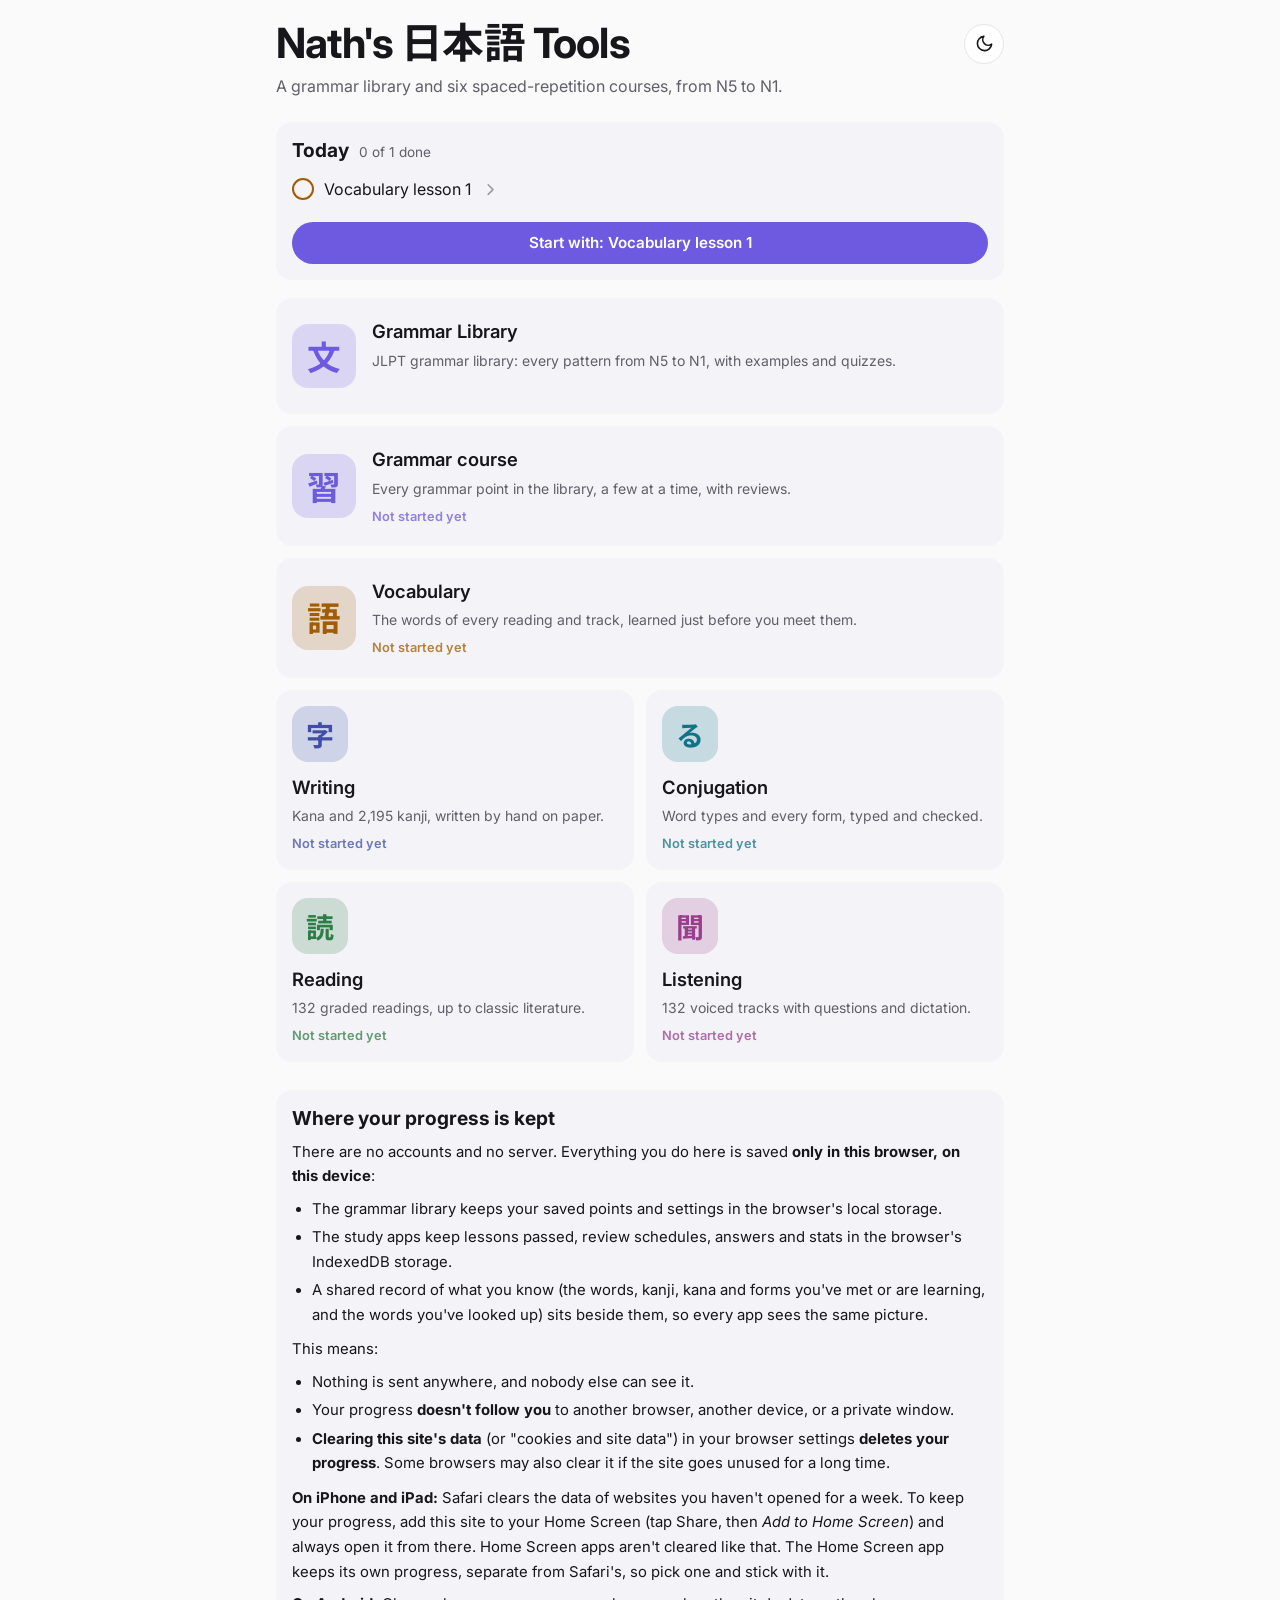
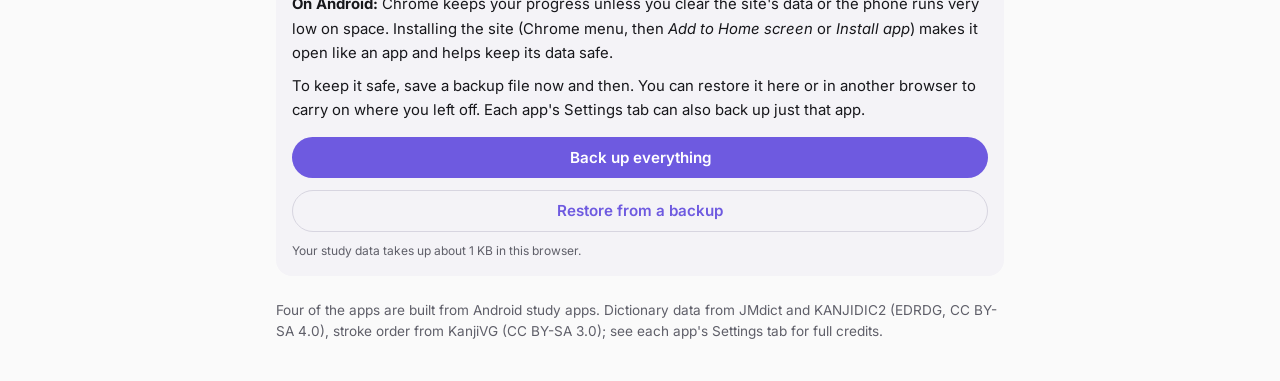
==== index.html @ adf0286b "grammar course" ====
<!DOCTYPE html>
<html lang="en">
<head>
<meta charset="UTF-8">
<link rel="icon" href="data:image/svg+xml,%3Csvg%20xmlns%3D%27http%3A//www.w3.org/2000/svg%27%20viewBox%3D%270%200%2064%2064%27%3E%3Crect%20width%3D%2764%27%20height%3D%2764%27%20rx%3D%2714%27%20fill%3D%27%236E5AE0%27/%3E%3Ctext%20x%3D%2732%27%20y%3D%2745%27%20font-size%3D%2738%27%20text-anchor%3D%27middle%27%20fill%3D%27white%27%20font-family%3D%27sans-serif%27%3E%E6%97%A5%3C/text%3E%3C/svg%3E">
<link rel="manifest" href="manifest.webmanifest">
<link rel="apple-touch-icon" href="assets/icons/icon-180.png">
<meta name="apple-mobile-web-app-capable" content="yes">
<meta name="mobile-web-app-capable" content="yes">
<meta name="apple-mobile-web-app-title" content="日本語">
<meta name="apple-mobile-web-app-status-bar-style" content="default">
<meta name="theme-color" content="#FAFAFA">
<meta name="viewport" content="width=device-width, initial-scale=1.0">
<title>Nath's 日本語 Tools</title>
<meta name="description" content="A JLPT grammar library and six spaced-repetition study apps: grammar, vocabulary, writing, conjugation, reading and listening.">
<link rel="stylesheet" href="shared/core.css">
<link rel="stylesheet" href="landing.css">
<script src="shared/staging.js"></script>
<script>
  // Set the theme before the first paint, so dark mode doesn't flash.
  try { var t = localStorage.getItem('grammarNotebook.theme'); } catch (e) {}
  t = t || (matchMedia('(prefers-color-scheme: dark)').matches ? 'dark' : 'light');
  document.documentElement.setAttribute('data-theme', t);
  document.querySelector('meta[name="theme-color"]').setAttribute('content', t === 'dark' ? '#0A0A0C' : '#FAFAFA');
</script>
</head>
<body>

<main class="hub-wrap">
  <header class="hub-head">
    <h1 class="hub-title">Nath's 日本語 Tools</h1>
    <button class="icon-btn" id="themeToggle" type="button" aria-label="Toggle dark mode" title="Toggle dark mode"></button>
  </header>
  <p class="hub-sub">A grammar library and six spaced-repetition courses, from N5 to N1.</p>

  <div id="backupReminder" class="backup-reminder" role="status" hidden></div>

  <section id="today" class="today card" aria-labelledby="todayTitle" hidden></section>

  <section id="summary" class="summary" aria-label="Your study at a glance" hidden></section>

  <nav class="tiles" aria-label="Study apps">
    <a class="tile tile-wide" href="grammar/index.html" style="--tile:var(--app-grammar)">
      <span class="tile-glyph" lang="ja">文</span>
      <span class="tile-body">
        <span class="tile-name">Grammar Library</span>
        <span class="tile-desc">JLPT grammar library: every pattern from N5 to N1, with examples and quizzes.</span>
        <span class="tile-stat" data-stat="library"></span>
      </span>
    </a>
    <a class="tile tile-wide" href="grammar-course/index.html" style="--tile:var(--app-grammar)">
      <span class="tile-glyph" lang="ja">習</span>
      <span class="tile-body">
        <span class="tile-name">Grammar course</span>
        <span class="tile-desc">Every grammar point in the library, a few at a time, with reviews.</span>
        <span class="tile-stat" data-stat="grammar"></span>
      </span>
    </a>
    <a class="tile tile-wide" href="vocab/index.html" style="--tile:var(--app-vocab)">
      <span class="tile-glyph" lang="ja">語</span>
      <span class="tile-body">
        <span class="tile-name">Vocabulary</span>
        <span class="tile-desc">The words of every reading and track, learned just before you meet them.</span>
        <span class="tile-stat" data-stat="vocab"></span>
      </span>
    </a>
    <a class="tile" href="writing/index.html" style="--tile:var(--app-writing)">
      <span class="tile-glyph" lang="ja">字</span>
      <span class="tile-body">
        <span class="tile-name">Writing</span>
        <span class="tile-desc">Kana and 2,195 kanji, written by hand on paper.</span>
        <span class="tile-stat" data-stat="writing"></span>
      </span>
    </a>
    <a class="tile" href="conjugation/index.html" style="--tile:var(--app-conjugation)">
      <span class="tile-glyph" lang="ja">る</span>
      <span class="tile-body">
        <span class="tile-name">Conjugation</span>
        <span class="tile-desc">Word types and every form, typed and checked.</span>
        <span class="tile-stat" data-stat="conjugation"></span>
      </span>
    </a>
    <a class="tile" href="reading/index.html" style="--tile:var(--app-reading)">
      <span class="tile-glyph" lang="ja">読</span>
      <span class="tile-body">
        <span class="tile-name">Reading</span>
        <span class="tile-desc">132 graded readings, up to classic literature.</span>
        <span class="tile-stat" data-stat="reading"></span>
      </span>
    </a>
    <a class="tile" href="listening/index.html" style="--tile:var(--app-listening)">
      <span class="tile-glyph" lang="ja">聞</span>
      <span class="tile-body">
        <span class="tile-name">Listening</span>
        <span class="tile-desc">132 voiced tracks with questions and dictation.</span>
        <span class="tile-stat" data-stat="listening"></span>
      </span>
    </a>
  </nav>

  <section id="knowledge" class="knowledge" aria-labelledby="knowledgeTitle" hidden>
    <h2 class="h2" id="knowledgeTitle">What you know</h2>
    <p class="small">Across every app. Known means you'd still remember it in three weeks.</p>
    <div id="knowledgeBody"></div>
  </section>

  <section id="activity" class="activity" aria-labelledby="activityTitle" hidden>
    <h2 class="h2" id="activityTitle">Minutes studied, last 14 days</h2>
    <p class="small">Time in quizzes plus time you've logged, across every app.</p>
    <div id="activityChart"></div>
  </section>

  <section class="card data-info" aria-labelledby="dataTitle">
    <h2 class="h2" id="dataTitle">Where your progress is kept</h2>
    <div class="prose small-prose">
      <p>There are no accounts and no server. Everything you do here is saved <strong>only in this browser, on this device</strong>:</p>
      <ul>
        <li>The grammar library keeps your saved points and settings in the browser's local storage.</li>
        <li>The study apps keep lessons passed, review schedules, answers and stats in the browser's IndexedDB storage.</li>
        <li>A shared record of what you know (the words, kanji, kana and forms you've met or are learning, and the words you've looked up) sits beside them, so every app sees the same picture.</li>
      </ul>
      <p>This means:</p>
      <ul>
        <li>Nothing is sent anywhere, and nobody else can see it.</li>
        <li>Your progress <strong>doesn't follow you</strong> to another browser, another device, or a private window.</li>
        <li><strong>Clearing this site's data</strong> (or "cookies and site data") in your browser settings <strong>deletes your progress</strong>. Some browsers may also clear it if the site goes unused for a long time.</li>
      </ul>
      <p><strong>On iPhone and iPad:</strong> Safari clears the data of websites you haven't opened for a week. To keep your progress, add this site to your Home Screen (tap Share, then <em>Add to Home Screen</em>) and always open it from there. Home Screen apps aren't cleared like that. The Home Screen app keeps its own progress, separate from Safari's, so pick one and stick with it.</p>
      <p><strong>On Android:</strong> Chrome keeps your progress unless you clear the site's data or the phone runs very low on space. Installing the site (Chrome menu, then <em>Add to Home screen</em> or <em>Install app</em>) makes it open like an app and helps keep its data safe.</p>
      <p>To keep it safe, save a backup file now and then. You can restore it here or in another browser to carry on where you left off. Each app's Settings tab can also back up just that app.</p>
    </div>
    <div class="stack" style="margin-top:14px">
      <button class="btn block" id="backupAll" type="button">Back up everything</button>
      <button class="btn outline block" id="restoreAll" type="button">Restore from a backup</button>
    </div>
    <p class="tiny" id="storageLine" style="margin-top:10px"></p>
  </section>
</main>

<footer class="hub-wrap hub-foot small">
  Four of the apps are built from Android study apps. Dictionary data from JMdict and KANJIDIC2 (EDRDG, CC BY-SA 4.0), stroke order from KanjiVG (CC BY-SA 3.0); see each app's Settings tab for full credits.
</footer>

<script type="module" src="landing.js"></script>
</body>
</html>
---- shared/core.css ----
/* Shared look for the landing page and the four study apps.
   The palette follows the grammar library so the whole site feels like one. */
@import url('https://fonts.googleapis.com/css2?family=Noto+Sans+JP:wght@400;500;700&family=Inter:wght@400;500;600;700;800&display=swap');

:root {
  --bg: #FAFAFA;
  --surface: #FFFFFF;
  --surface-2: #F4F3F7;
  --ink: #17171B;
  --ink-soft: #5F5F69;
  --ink-faint: #9A9AA3;
  --rule: #E7E6EC;
  --rule-strong: #D7D5E0;
  --shadow: rgba(23, 23, 27, 0.06);
  --good: #23894B;
  --good-soft: #23894B1A;
  --bad: #C83A3A;
  --bad-soft: #C83A3A14;
  --warn: #B7791F;
  --gold: #E0A526;

  /* Each app sets its own accent; the default is the grammar library's. */
  --accent: #6E5AE0;
  --accent-soft: #6E5AE01A;
  --accent-ink: #FFFFFF;

  --app-grammar: #6E5AE0;
  --app-writing: #3F4FA8;
  --app-conjugation: #127386;
  --app-reading: #2E7D46;
  --app-listening: #9A3F8E;
  --app-vocab: #A15C07;

  --radius: 14px;
  color-scheme: light;
}

[data-theme="dark"] {
  --bg: #0A0A0C;
  --surface: #17171B;
  --surface-2: #1F1F25;
  --ink: #F5F5F7;
  --ink-soft: #A6A6AF;
  --ink-faint: #6B6B75;
  --rule: #26262D;
  --rule-strong: #33333B;
  --shadow: rgba(0, 0, 0, 0.4);
  --good: #5FCB86;
  --good-soft: #5FCB861F;
  --bad: #F0797E;
  --bad-soft: #F0797E1A;
  --warn: #E0B458;
  --gold: #F2C14E;

  --accent: #8B7EF5;
  --accent-soft: #8B7EF524;
  --accent-ink: #0A0A0C;

  --app-grammar: #8B7EF5;
  --app-writing: #8F9BEA;
  --app-conjugation: #4FC1D3;
  --app-reading: #6CC48F;
  --app-listening: #E08AD6;
  --app-vocab: #EDA94E;

  color-scheme: dark;
}

body[data-app="writing"] { --accent: var(--app-writing); }
body[data-app="conjugation"] { --accent: var(--app-conjugation); }
body[data-app="reading"] { --accent: var(--app-reading); }
body[data-app="listening"] { --accent: var(--app-listening); }
body[data-app="vocab"] { --accent: var(--app-vocab); }
body[data-app="grammar"] { --accent: var(--app-grammar); }
body[data-app] { --accent-soft: color-mix(in srgb, var(--accent) 13%, transparent); }

* { box-sizing: border-box; }

/* Hidden means hidden, even for elements given their own display style. */
[hidden] { display: none !important; }

html, body {
  margin: 0;
  padding: 0;
  background: var(--bg);
  color: var(--ink);
  font-family: 'Inter', 'Noto Sans JP', sans-serif;
  -webkit-font-smoothing: antialiased;
  line-height: 1.5;
}

body { min-height: 100vh; }

/* No grey flash on tap in Android Chrome; buttons have their own pressed states. */
a, button, summary, label, .pw, .tile { -webkit-tap-highlight-color: transparent; }
.btn:active, .option:active, .icon-btn:active { transform: scale(0.98); }

/* Icons are stroked line drawings unless a component says otherwise. */
svg[aria-hidden="true"] { width: 1.2em; height: 1.2em; fill: none; stroke: currentColor; stroke-width: 2; stroke-linecap: round; stroke-linejoin: round; }
span[style*="width"] > svg[aria-hidden="true"] { width: 100%; height: 100%; }

.jp, [lang="ja"] { font-family: 'Noto Sans JP', sans-serif; }

a { color: var(--accent); }

h1, h2, h3, h4 { margin: 0; line-height: 1.25; }
p { margin: 0; }

ruby rt {
  font-size: 0.55em;
  color: var(--ink-soft);
  user-select: none;
}

/* ---------- App frame ---------- */

.appbar {
  position: sticky;
  top: 0;
  z-index: 20;
  background: color-mix(in srgb, var(--bg) 88%, transparent);
  backdrop-filter: blur(10px);
  border-bottom: 1px solid var(--rule);
}

.appbar-row {
  max-width: 760px;
  margin: 0 auto;
  display: flex;
  align-items: center;
  gap: 8px;
  padding: 10px 16px;
  min-height: 56px;
}

.appbar-title {
  flex: 1;
  min-width: 0;
  font-size: 1.05rem;
  font-weight: 700;
  white-space: nowrap;
  overflow: hidden;
  text-overflow: ellipsis;
}

.appbar-title small {
  display: block;
  font-size: 0.75rem;
  font-weight: 500;
  color: var(--ink-soft);
}

.icon-btn {
  flex: none;
  width: 40px;
  height: 40px;
  border-radius: 50%;
  border: 1px solid var(--rule);
  background: var(--surface);
  color: var(--ink);
  display: inline-flex;
  align-items: center;
  justify-content: center;
  cursor: pointer;
  text-decoration: none;
  padding: 0;
}

.icon-btn:hover { background: var(--surface-2); }
.icon-btn svg { width: 19px; height: 19px; stroke: currentColor; fill: none; stroke-width: 2; stroke-linecap: round; stroke-linejoin: round; }

.tabs {
  max-width: 760px;
  margin: 0 auto;
  display: flex;
  gap: 2px;
  padding: 0 12px;
  overflow-x: auto;
  scrollbar-width: none;
}

.tabs a {
  flex: 1;
  text-align: center;
  padding: 10px 8px 11px;
  font-weight: 600;
  font-size: 0.9rem;
  color: var(--ink-soft);
  text-decoration: none;
  border-bottom: 2.5px solid transparent;
  white-space: nowrap;
}

.tabs a.active {
  color: var(--accent);
  border-bottom-color: var(--accent);
}

.view {
  max-width: 760px;
  margin: 0 auto;
  padding: 18px 16px 64px;
}

.stack > * + * { margin-top: 12px; }
.stack-lg > * + * { margin-top: 22px; }

/* ---------- Text ---------- */

.h1 { font-size: 1.5rem; font-weight: 800; letter-spacing: -0.01em; }
.h2 { font-size: 1.2rem; font-weight: 700; }
.h3 { font-size: 1.02rem; font-weight: 700; }
.label { font-size: 0.82rem; font-weight: 600; color: var(--ink-soft); }
.small { font-size: 0.85rem; color: var(--ink-soft); }
.tiny { font-size: 0.75rem; color: var(--ink-soft); }
.muted { color: var(--ink-soft); }
.good-text { color: var(--good); }
.bad-text { color: var(--bad); }
.ja-xl { font-size: 2rem; font-family: 'Noto Sans JP', sans-serif; line-height: 1.35; }
.ja-l { font-size: 1.5rem; font-family: 'Noto Sans JP', sans-serif; line-height: 1.45; }
.ja-m { font-size: 1.15rem; font-family: 'Noto Sans JP', sans-serif; }
.prose { font-size: 1rem; line-height: 1.65; }
.prose strong { font-weight: 700; }

/* ---------- Surfaces ---------- */

.card {
  background: var(--surface);
  border: 1px solid var(--rule);
  border-radius: var(--radius);
  padding: 16px;
}

.card.accent {
  background: var(--accent-soft);
  border-color: color-mix(in srgb, var(--accent) 35%, transparent);
}

.card.tappable { cursor: pointer; transition: border-color .15s, transform .15s; }
.card.tappable:hover { border-color: var(--accent); }

.row { display: flex; align-items: center; gap: 10px; }
.row.top { align-items: flex-start; }
.row > .grow { flex: 1; min-width: 0; }
.wrap { display: flex; flex-wrap: wrap; gap: 8px; }

.chevron { color: var(--ink-faint); flex: none; }

.notice {
  border-radius: var(--radius);
  padding: 12px 14px;
  background: var(--surface-2);
  font-size: 0.9rem;
  color: var(--ink-soft);
}

.notice.warn { background: color-mix(in srgb, var(--warn) 14%, transparent); color: var(--ink); }

/* ---------- Buttons ---------- */

.btn {
  display: inline-flex;
  align-items: center;
  justify-content: center;
  gap: 8px;
  font: inherit;
  font-weight: 600;
  font-size: 0.95rem;
  border-radius: 999px;
  padding: 10px 18px;
  border: 1px solid transparent;
  cursor: pointer;
  text-decoration: none;
  text-align: center;
  line-height: 1.3;
  background: var(--accent);
  color: var(--accent-ink);
}

.btn svg { width: 18px; height: 18px; flex: none; fill: none; stroke: currentColor; stroke-width: 2.4; stroke-linecap: round; stroke-linejoin: round; }
.btn:hover { filter: brightness(1.07); }
.btn:disabled { opacity: 0.45; cursor: default; filter: none; }
.btn.tonal { background: var(--accent-soft); color: var(--accent); }
.btn.outline { background: transparent; color: var(--accent); border-color: var(--rule-strong); }
.btn.outline:hover { background: var(--accent-soft); }
.btn.text { background: transparent; color: var(--accent); padding-left: 10px; padding-right: 10px; }
.btn.danger { background: var(--bad); color: #fff; }
.btn.block { display: flex; width: 100%; }
.btn.small { padding: 6px 12px; font-size: 0.85rem; }

.btn-row { display: flex; gap: 10px; }
.btn-row > .btn { flex: 1; }

/* ---------- Lists ---------- */

.list { display: flex; flex-direction: column; }

.list-item {
  display: flex;
  align-items: center;
  gap: 12px;
  padding: 10px 4px;
  border-bottom: 1px solid var(--rule);
  cursor: pointer;
  color: inherit;
  text-decoration: none;
}

.list-item:last-child { border-bottom: 0; }
.list-item:hover { background: var(--surface-2); }
.list-item .grow { flex: 1; min-width: 0; }
.list-item .sub { font-size: 0.82rem; color: var(--ink-soft); }

.status-icon {
  flex: none;
  width: 22px;
  height: 22px;
  display: inline-flex;
  align-items: center;
  justify-content: center;
  color: var(--ink-faint);
}

.status-icon svg { width: 20px; height: 20px; stroke: currentColor; fill: none; stroke-width: 2; stroke-linecap: round; stroke-linejoin: round; }
.status-icon.done { color: var(--accent); }

details.lesson {
  border-bottom: 1px solid var(--rule);
}

details.lesson > summary {
  list-style: none;
  display: flex;
  align-items: center;
  gap: 12px;
  padding: 11px 4px;
  cursor: pointer;
}

details.lesson > summary::-webkit-details-marker { display: none; }
details.lesson > summary .grow { flex: 1; min-width: 0; }
details.lesson > summary .caret { transition: transform .15s; color: var(--ink-faint); }
details.lesson[open] > summary .caret { transform: rotate(90deg); }
details.lesson > .list { padding: 0 0 8px 30px; }

/* ---------- Stats ---------- */

.section-title { margin: 26px 0 4px; }
.section-note { margin-bottom: 10px; }

.stat-grid {
  display: grid;
  grid-template-columns: repeat(auto-fill, minmax(140px, 1fr));
  gap: 8px;
}

.stat {
  background: var(--surface);
  border: 1px solid var(--rule);
  border-radius: 12px;
  padding: 10px 12px;
}

.stat .v { font-size: 1.15rem; font-weight: 700; font-variant-numeric: tabular-nums; }
.stat .k { font-size: 0.75rem; color: var(--ink-soft); }

.bar-row {
  display: grid;
  grid-template-columns: minmax(0, 1fr) auto;
  gap: 2px 10px;
  padding: 6px 0;
  align-items: center;
}

.bar-row.tappable { cursor: pointer; }
.bar-row.tappable:hover .bar-label { color: var(--accent); }
.bar-label { font-size: 0.88rem; overflow: hidden; text-overflow: ellipsis; white-space: nowrap; }
.bar-value { font-size: 0.8rem; color: var(--ink-soft); font-variant-numeric: tabular-nums; text-align: right; }

.bar-track {
  grid-column: 1 / -1;
  height: 7px;
  border-radius: 4px;
  background: var(--surface-2);
  overflow: hidden;
}

.bar-fill { height: 100%; border-radius: 4px; background: var(--accent); }

.progress {
  height: 6px;
  border-radius: 3px;
  background: var(--surface-2);
  overflow: hidden;
}

.progress > div { height: 100%; background: var(--accent); border-radius: 3px; transition: width .25s; }

.chart {
  display: flex;
  align-items: flex-end;
  gap: 3px;
  height: 130px;
  padding-top: 16px;
}

.chart-col {
  flex: 1;
  min-width: 0;
  height: 100%;
  display: flex;
  flex-direction: column;
  justify-content: flex-end;
  align-items: stretch;
  position: relative;
}

.chart-col .seg { width: 100%; }
.chart-col .seg:first-child { border-radius: 3px 3px 0 0; }
.chart-col .num {
  font-size: 0.62rem;
  text-align: center;
  color: var(--ink-soft);
  font-variant-numeric: tabular-nums;
  line-height: 1.2;
}

.chart-axis {
  display: flex;
  gap: 3px;
  border-top: 1px solid var(--rule-strong);
  padding-top: 3px;
}

.chart-axis span {
  flex: 1;
  min-width: 0;
  font-size: 0.62rem;
  color: var(--ink-soft);
  text-align: center;
  white-space: nowrap;
  overflow: visible;
}

.chart-axis span:first-child { text-align: left; }
.chart-axis span:last-child { text-align: right; }

.legend { display: flex; gap: 14px; font-size: 0.78rem; color: var(--ink-soft); margin-bottom: 4px; }
.legend i { display: inline-block; width: 10px; height: 10px; border-radius: 2px; margin-right: 5px; vertical-align: -1px; }

/* ---------- Quiz ---------- */

.quiz-progress { position: sticky; top: 57px; z-index: 5; }

.result {
  border-radius: var(--radius);
  padding: 12px 14px;
  border: 1px solid var(--good);
  background: var(--good-soft);
}

.result.bad { border-color: var(--bad); background: var(--bad-soft); }
.result-head { display: flex; align-items: center; gap: 8px; font-weight: 700; font-size: 0.92rem; }
.result-head svg { width: 18px; height: 18px; flex: none; stroke: currentColor; fill: none; stroke-width: 2.4; stroke-linecap: round; stroke-linejoin: round; }
.result .result-head { color: var(--good); }
.result.bad .result-head { color: var(--bad); }
.result-head span { color: var(--ink); }

.option {
  display: block;
  width: 100%;
  text-align: left;
  font: inherit;
  padding: 12px 16px;
  border-radius: 12px;
  border: 1px solid var(--rule-strong);
  background: var(--surface);
  color: var(--ink);
  cursor: pointer;
}

.option:hover { border-color: var(--accent); background: var(--accent-soft); }

.text-input {
  width: 100%;
  font: inherit;
  font-size: 1.2rem;
  padding: 12px 14px;
  border-radius: 12px;
  border: 1px solid var(--rule-strong);
  background: var(--surface);
  color: var(--ink);
}

.text-input:focus { outline: 2px solid var(--accent); outline-offset: 1px; border-color: transparent; }

/* ---------- Achievements ---------- */

.ach {
  display: flex;
  align-items: center;
  gap: 12px;
  padding: 12px;
  border-radius: var(--radius);
  border: 1px solid var(--rule);
  background: var(--surface);
}

.ach.done { background: var(--accent-soft); border-color: transparent; }
.ach-badge {
  flex: none;
  width: 46px;
  height: 46px;
  border-radius: 50%;
  display: flex;
  align-items: center;
  justify-content: center;
  font-size: 1.35rem;
  background: var(--surface-2);
  filter: grayscale(1);
  opacity: 0.6;
}

.ach.done .ach-badge { background: var(--gold); filter: none; opacity: 1; }

.chip {
  display: inline-flex;
  align-items: center;
  gap: 6px;
  padding: 4px 10px;
  border-radius: 999px;
  background: var(--surface-2);
  font-size: 0.82rem;
  font-weight: 500;
}

/* ---------- Form controls ---------- */

.switch-row {
  display: flex;
  align-items: center;
  gap: 14px;
  padding: 10px 0;
  cursor: pointer;
}

.switch-row .grow { flex: 1; }

.switch { position: relative; flex: none; width: 44px; height: 26px; }
.switch input { position: absolute; opacity: 0; width: 100%; height: 100%; margin: 0; cursor: pointer; }
.switch .track { position: absolute; inset: 0; border-radius: 13px; background: var(--rule-strong); transition: background .15s; pointer-events: none; }
.switch .track::after { content: ""; position: absolute; top: 3px; left: 3px; width: 20px; height: 20px; border-radius: 50%; background: #fff; transition: transform .15s; box-shadow: 0 1px 2px rgba(0,0,0,.25); }
.switch input:checked + .track { background: var(--accent); }
.switch input:checked + .track::after { transform: translateX(18px); }
.switch input:focus-visible + .track { outline: 2px solid var(--accent); outline-offset: 2px; }

input[type="range"] { width: 100%; accent-color: var(--accent); }
input[type="date"], .field {
  font: inherit;
  padding: 9px 12px;
  border-radius: 10px;
  border: 1px solid var(--rule-strong);
  background: var(--surface);
  color: var(--ink);
}

.field { width: 100%; }

hr.rule { border: 0; border-top: 1px solid var(--rule); margin: 22px 0; }

/* ---------- Dialog and toast ---------- */

dialog.modal {
  border: 0;
  border-radius: 18px;
  padding: 0;
  width: min(440px, calc(100vw - 32px));
  background: var(--surface);
  color: var(--ink);
  box-shadow: 0 20px 60px rgba(0,0,0,.3);
}

dialog.modal::backdrop { background: rgba(0,0,0,.45); }
dialog.modal form { padding: 20px; display: flex; flex-direction: column; gap: 12px; }
dialog.modal .actions { display: flex; justify-content: flex-end; gap: 8px; margin-top: 6px; }

.toast-host {
  position: fixed;
  left: 50%;
  bottom: 20px;
  transform: translateX(-50%);
  z-index: 100;
  display: flex;
  flex-direction: column;
  gap: 8px;
  width: min(520px, calc(100vw - 32px));
  pointer-events: none;
}

.toast {
  background: var(--ink);
  color: var(--bg);
  padding: 12px 16px;
  border-radius: 12px;
  font-size: 0.92rem;
  box-shadow: 0 8px 24px rgba(0,0,0,.25);
  animation: toast-in .2s ease-out;
}

@keyframes toast-in { from { opacity: 0; transform: translateY(8px); } }

.spinner {
  width: 28px;
  height: 28px;
  border-radius: 50%;
  border: 3px solid var(--rule-strong);
  border-top-color: var(--accent);
  animation: spin 0.8s linear infinite;
  margin: 60px auto;
}

@keyframes spin { to { transform: rotate(360deg); } }

/* ---------- Stroke order ---------- */

.stroke {
  display: inline-block;
  vertical-align: top;
  color: var(--ink);
}

.stroke .frame { fill: none; stroke: var(--rule-strong); stroke-width: 1; }
.stroke .guide { stroke: var(--rule-strong); stroke-width: 0.8; stroke-dasharray: 3 3; opacity: .8; }
.stroke .ink { fill: none; stroke: currentColor; stroke-linecap: round; stroke-linejoin: round; }
.stroke .ink.current { stroke: var(--accent); }
.stroke .dot { fill: var(--accent); }
.stroke .n { fill: var(--accent); font-family: 'Inter', sans-serif; font-weight: 700; }

@media (max-width: 480px) {
  .h1 { font-size: 1.3rem; }
  .ja-xl { font-size: 1.7rem; }
  .stat-grid { grid-template-columns: repeat(2, minmax(0, 1fr)); }
}

.emph { color: var(--accent); font-weight: 600; }
ruby { ruby-align: center; }
.kana-preview { min-height: 1.4em; font-size: 0.95rem; color: var(--ink-soft); margin-top: 4px; }

/* ---------- Passages (Reading and Listening) ---------- */

.passage { font-size: calc(1.3rem * var(--pscale, 1)); line-height: 2.1; line-break: strict; word-break: normal; }
.passage p { margin: 0 0 0.7em; }
.passage rt { font-size: 0.5em; }
.pw { cursor: pointer; border-radius: 4px; padding: 0 1px; transition: background .1s; }
.pw:hover { background: var(--accent-soft); }
.pw.selected { background: var(--accent); color: var(--accent-ink); }
.pw.selected rt { color: inherit; opacity: .85; }
.pw.spoken, .pw-p.spoken { background: color-mix(in srgb, var(--gold) 35%, transparent); }
button.chip { border: 1px solid var(--rule-strong); cursor: pointer; font: inherit; font-size: .82rem; color: var(--ink); }
/* A grammar point in an example sentence, and the blank where it goes. */
.grammar-hl { background: var(--accent-soft); color: var(--accent); border-radius: 4px; padding: 0 1px; }
.grammar-blank { display: inline-block; min-width: 3em; border-bottom: 2px solid var(--accent); text-align: center; color: var(--accent); }
button.chip.on { background: var(--accent-soft); border-color: var(--accent); color: var(--accent); font-weight: 600; }
.known-toggle svg { width: 14px; height: 14px; flex: none; }
.icon-btn:disabled { opacity: .4; cursor: default; }

.word-popup {
  position: absolute;
  z-index: 60;
  background: var(--surface);
  border: 1px solid var(--rule-strong);
  border-radius: 16px;
  box-shadow: 0 16px 40px rgba(0,0,0,.25);
  padding: 12px 14px 14px;
  overflow-y: auto;
}

.word-popup .icon-btn { width: 34px; height: 34px; }

details.passage-tile { border: 1px solid var(--rule); border-radius: var(--radius); background: var(--surface); }
details.passage-tile > summary { cursor: pointer; padding: 12px 16px; font-weight: 600; list-style: none; display: flex; gap: 8px; align-items: center; }
details.passage-tile > summary::-webkit-details-marker { display: none; }
details.passage-tile > summary .caret { transition: transform .15s; color: var(--ink-faint); }
details.passage-tile[open] > summary .caret { transform: rotate(90deg); }
details.passage-tile > div { padding: 0 16px 14px; }

/* ---------- Listening ---------- */

.audio-bar {
  display: flex;
  align-items: center;
  gap: 10px;
  padding: 10px 14px 10px 10px;
  border-radius: var(--radius);
  background: var(--accent-soft);
}

.audio-bar .pbtn {
  flex: none;
  width: 52px;
  height: 52px;
  border-radius: 50%;
  border: 0;
  background: var(--accent);
  color: var(--accent-ink);
  display: flex;
  align-items: center;
  justify-content: center;
  cursor: pointer;
}

.audio-bar .pbtn svg { width: 26px; height: 26px; }
.audio-bar .grow { flex: 1; min-width: 0; }
.audio-bar .progress .fill { height: 100%; background: var(--accent); border-radius: 3px; }

.passage p.tline { position: relative; padding: 2px 6px 2px 44px; border-radius: 10px; margin-bottom: 6px; }
.passage p.tline.current { background: color-mix(in srgb, var(--gold) 22%, transparent); }
.tline-head { display: inline; }
.tline .line-play { position: absolute; left: 2px; top: 6px; width: 34px; height: 34px; color: var(--accent); }
.tline .speaker { font-size: 0.62em; font-weight: 700; color: var(--accent); margin-right: 8px; vertical-align: middle; }
---- landing.css ----
.hub-wrap { max-width: 760px; margin: 0 auto; padding: 0 16px; }

/* The title with the theme toggle on its right, level with the heading. */
.hub-head { display: flex; align-items: center; justify-content: space-between; gap: 12px; padding-top: 20px; margin-bottom: 6px; }
.hub-head .icon-btn { flex: none; }

.hub-title { font-size: clamp(1.8rem, 6vw, 2.6rem); font-weight: 700; letter-spacing: -0.02em; margin: 0; line-height: 1.15; }
.hub-sub { color: var(--ink-soft); margin-bottom: 24px; }

.tiles {
  display: grid;
  grid-template-columns: repeat(2, minmax(0, 1fr));
  gap: 12px;
}

/* Material 3 style: flat filled cards, all the same surface as the stat cards.
   Hover and press darken them slightly (a state layer); no gradients or shadows. */
.tile {
  --tile: var(--accent);
  --tint: 0%;
  display: flex;
  flex-direction: column;
  gap: 12px;
  padding: 16px;
  min-height: 180px;
  border-radius: 16px;
  border: 0;
  background: color-mix(in srgb, var(--ink) var(--tint), var(--surface-2));
  color: var(--ink);
  text-decoration: none;
  transition: background-color .15s ease;
}

.tile:hover { --tint: 5%; }
.tile:active { --tint: 10%; }
.tile:focus-visible { outline: 2px solid var(--tile); outline-offset: 2px; }

.tile-wide { grid-column: 1 / -1; flex-direction: row; align-items: center; min-height: 0; gap: 16px; padding: 20px 16px; }

/* A tonal icon container: the app's colour as text on a light wash of it. */
.tile-glyph {
  flex: none;
  width: 56px;
  height: 56px;
  border-radius: 16px;
  display: flex;
  align-items: center;
  justify-content: center;
  font-family: 'Noto Sans JP', sans-serif;
  font-weight: 700;
  font-size: 1.75rem;
  background: color-mix(in srgb, var(--tile) 20%, transparent);
  color: var(--tile);
}

.tile-wide .tile-glyph { width: 64px; height: 64px; font-size: 2.1rem; }

.tile-body { display: flex; flex-direction: column; gap: 4px; min-width: 0; }
.tile-name { font-weight: 600; font-size: 1.15rem; }
.tile-desc { font-size: 0.875rem; color: var(--ink-soft); }
.tile-stat { font-size: 0.8rem; font-weight: 600; color: var(--tile); margin-top: 4px; min-height: 1.2em; }

/* The rest of the page: filled cards with no borders, to match. */
.hub-wrap .stat { background: var(--surface-2); border: 0; border-radius: 12px; }
.hub-wrap .card { background: var(--surface-2); border: 0; border-radius: 16px; }

.data-info { margin: 28px 0 0; }
.small-prose { font-size: 0.93rem; margin-top: 10px; }
.small-prose p { margin: 0 0 8px; }
.small-prose ul { margin: 0 0 10px; padding-left: 20px; }
.small-prose li { margin-bottom: 4px; }

.hub-foot { padding-top: 24px; padding-bottom: 40px; }

@media (max-width: 480px) {
  .tile { min-height: 0; padding: 14px; gap: 10px; }
  .tile-glyph { width: 46px; height: 46px; font-size: 1.5rem; border-radius: 13px; }
  .tile-wide .tile-glyph { width: 56px; height: 56px; font-size: 1.9rem; }
  .tile-name { font-size: 1.05rem; }
  .tile-desc { font-size: 0.8rem; }
}

.tile { -webkit-tap-highlight-color: transparent; }

/* ---------- At a glance ---------- */

.summary { margin-bottom: 18px; }
.summary .stat-grid { grid-template-columns: repeat(4, minmax(0, 1fr)); }
.summary .stat .v { font-size: 1.3rem; }


/* ---------- Today's plan ---------- */

.today { margin-bottom: 18px; }
.today-head { display: flex; align-items: baseline; gap: 10px; margin-bottom: 6px; }
.today-head .h2 { margin: 0; }
.today-steps { list-style: none; margin: 0 0 12px; padding: 0; }
.today-step { display: flex; align-items: center; gap: 10px; padding: 9px 0; border-bottom: 1px solid var(--rule); color: inherit; text-decoration: none; }
.today-steps li:last-child .today-step { border-bottom: 0; }
.today-step .dot { width: 22px; height: 22px; flex: none; border-radius: 50%; border: 2px solid var(--tile); display: inline-flex; align-items: center; justify-content: center; }
.today-step .dot svg { width: 14px; height: 14px; }
.today-step.done .dot { background: var(--tile); color: var(--bg); }
.today-step.done .step-label { color: var(--ink-soft); text-decoration: line-through; }
.today-step .chevron { width: 18px; height: 18px; color: var(--ink-faint); }
.today-extra { margin-top: 8px; }

.knowledge { margin-top: 28px; }
.knowledge .small { margin: 2px 0 10px; }
.k-table { display: grid; grid-template-columns: minmax(0, 1.6fr) repeat(3, minmax(0, 1fr)); background: var(--surface-2); border-radius: 16px; padding: 6px 16px; }
.k-table > * { padding: 9px 0; border-bottom: 1px solid var(--rule); font-variant-numeric: tabular-nums; }
.k-table > :nth-last-child(-n + 4) { border-bottom: 0; }
.k-table .k-head { font-size: 0.75rem; color: var(--ink-soft); font-weight: 600; }
.k-table .k-num { text-align: right; font-weight: 600; }
.k-table .k-num.k-zero { color: var(--ink-soft); font-weight: 400; }
.k-note { margin-top: 8px; }

.activity { margin-top: 28px; }
.activity .small { margin: 2px 0 6px; }

@media (max-width: 480px) {
  .summary .stat-grid { grid-template-columns: repeat(2, minmax(0, 1fr)); }
}

/* ---------- Backup reminder ---------- */

.backup-reminder {
  display: flex;
  align-items: center;
  gap: 12px;
  flex-wrap: wrap;
  padding: 14px 16px;
  margin-bottom: 16px;
  border-radius: 16px;
  background: color-mix(in srgb, var(--warn) 16%, var(--surface-2));
  border: 0;
}
.backup-reminder .grow { flex: 1 1 220px; }
.backup-reminder .actions { display: flex; gap: 6px; }
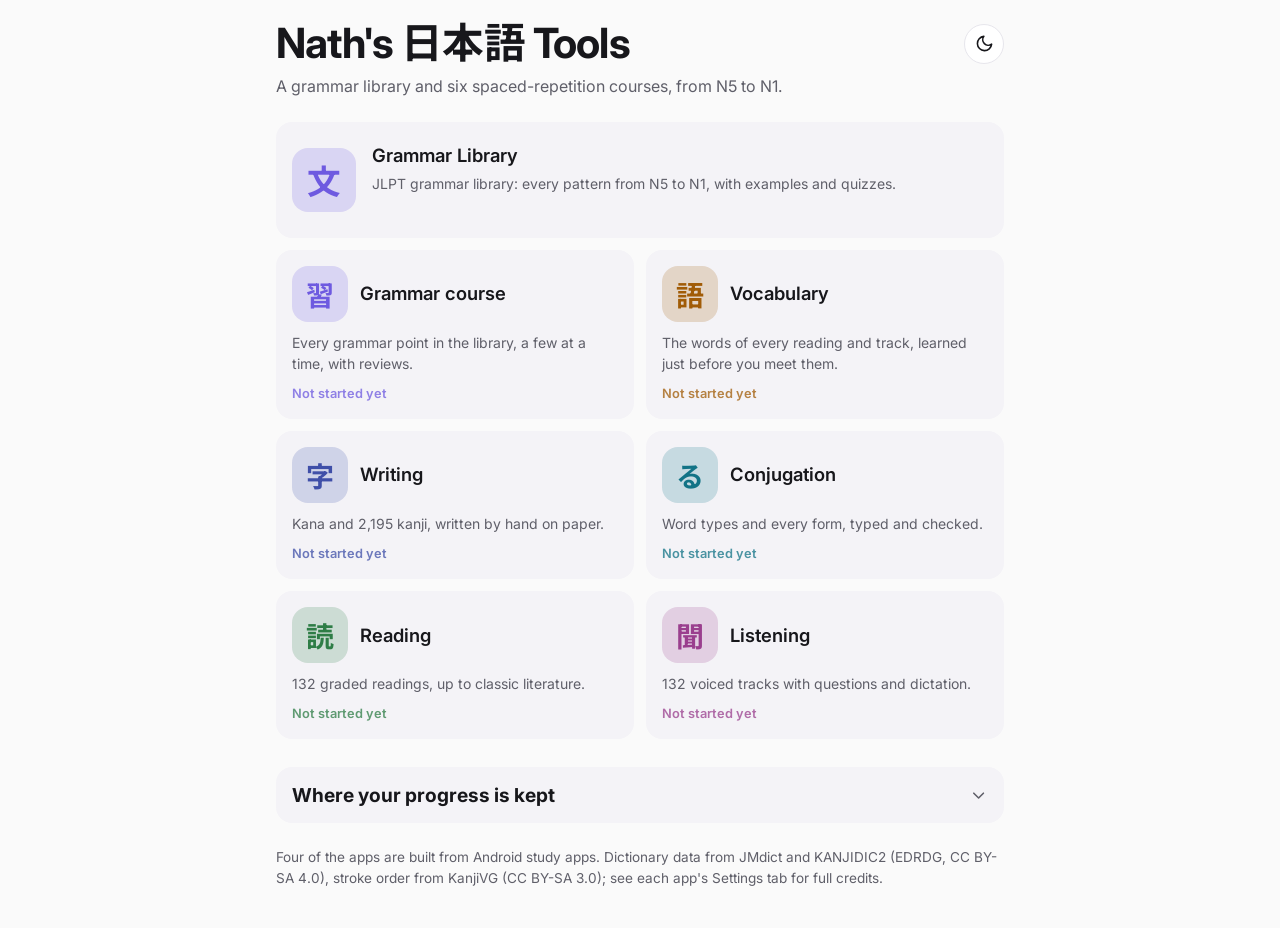
==== commit a9eebaed: "layout updates" ====
--- a/index.html
+++ b/index.html
@@ -48,7 +48,7 @@
         <span class="tile-stat" data-stat="library"></span>
       </span>
     </a>
-    <a class="tile tile-wide" href="grammar-course/index.html" style="--tile:var(--app-grammar)">
+    <a class="tile" href="grammar-course/index.html" style="--tile:var(--app-grammar)">
       <span class="tile-glyph" lang="ja">習</span>
       <span class="tile-body">
         <span class="tile-name">Grammar course</span>
@@ -56,7 +56,7 @@
         <span class="tile-stat" data-stat="grammar"></span>
       </span>
     </a>
-    <a class="tile tile-wide" href="vocab/index.html" style="--tile:var(--app-vocab)">
+    <a class="tile" href="vocab/index.html" style="--tile:var(--app-vocab)">
       <span class="tile-glyph" lang="ja">語</span>
       <span class="tile-body">
         <span class="tile-name">Vocabulary</span>
@@ -110,8 +110,11 @@
     <div id="activityChart"></div>
   </section>
 
-  <section class="card data-info" aria-labelledby="dataTitle">
-    <h2 class="h2" id="dataTitle">Where your progress is kept</h2>
+  <details class="card data-info">
+    <summary>
+      <h2 class="h2">Where your progress is kept</h2>
+      <svg class="data-caret" viewBox="0 0 24 24" fill="none" stroke="currentColor" stroke-width="2" stroke-linecap="round" stroke-linejoin="round" aria-hidden="true"><path d="m6 9 6 6 6-6"/></svg>
+    </summary>
     <div class="prose small-prose">
       <p>There are no accounts and no server. Everything you do here is saved <strong>only in this browser, on this device</strong>:</p>
       <ul>
@@ -134,7 +137,7 @@
       <button class="btn outline block" id="restoreAll" type="button">Restore from a backup</button>
     </div>
     <p class="tiny" id="storageLine" style="margin-top:10px"></p>
-  </section>
+  </details>
 </main>
 
 <footer class="hub-wrap hub-foot small">
--- a/landing.css
+++ b/landing.css
@@ -37,6 +37,23 @@
 
 .tile-wide { grid-column: 1 / -1; flex-direction: row; align-items: center; min-height: 0; gap: 16px; padding: 20px 16px; }
 
+/* Half-width tiles: the title beside the icon, centred on it, and the rest underneath. */
+.tile:not(.tile-wide) {
+  display: grid;
+  grid-template-columns: auto minmax(0, 1fr);
+  grid-template-areas: "glyph name" "desc desc" "stat stat";
+  align-items: center;
+  align-content: start;
+  column-gap: 12px;
+  row-gap: 10px;
+  min-height: 0;
+}
+.tile:not(.tile-wide) .tile-body { display: contents; }
+.tile:not(.tile-wide) .tile-glyph { grid-area: glyph; }
+.tile:not(.tile-wide) .tile-name { grid-area: name; line-height: 1.25; }
+.tile:not(.tile-wide) .tile-desc { grid-area: desc; align-self: start; }
+.tile:not(.tile-wide) .tile-stat { grid-area: stat; margin-top: 0; }
+
 /* A tonal icon container: the app's colour as text on a light wash of it. */
 .tile-glyph {
   flex: none;
@@ -65,6 +82,12 @@
 .hub-wrap .card { background: var(--surface-2); border: 0; border-radius: 16px; }
 
 .data-info { margin: 28px 0 0; }
+.data-info > summary { display: flex; align-items: center; gap: 12px; cursor: pointer; list-style: none; -webkit-tap-highlight-color: transparent; }
+.data-info > summary::-webkit-details-marker { display: none; }
+.data-info > summary .h2 { margin: 0; flex: 1; }
+.data-caret { width: 22px; height: 22px; flex: none; color: var(--ink-soft); transition: transform 0.15s ease; }
+.data-info[open] .data-caret { transform: rotate(180deg); }
+.data-info[open] > summary { margin-bottom: 4px; }
 .small-prose { font-size: 0.93rem; margin-top: 10px; }
 .small-prose p { margin: 0 0 8px; }
 .small-prose ul { margin: 0 0 10px; padding-left: 20px; }
@@ -78,6 +101,9 @@
   .tile-wide .tile-glyph { width: 56px; height: 56px; font-size: 1.9rem; }
   .tile-name { font-size: 1.05rem; }
   .tile-desc { font-size: 0.8rem; }
+  .tile:not(.tile-wide) { column-gap: 10px; }
+  .tile:not(.tile-wide) .tile-glyph { width: 40px; height: 40px; font-size: 1.35rem; border-radius: 12px; }
+  .tile:not(.tile-wide) .tile-name { font-size: 1rem; hyphens: auto; }
 }
 
 .tile { -webkit-tap-highlight-color: transparent; }
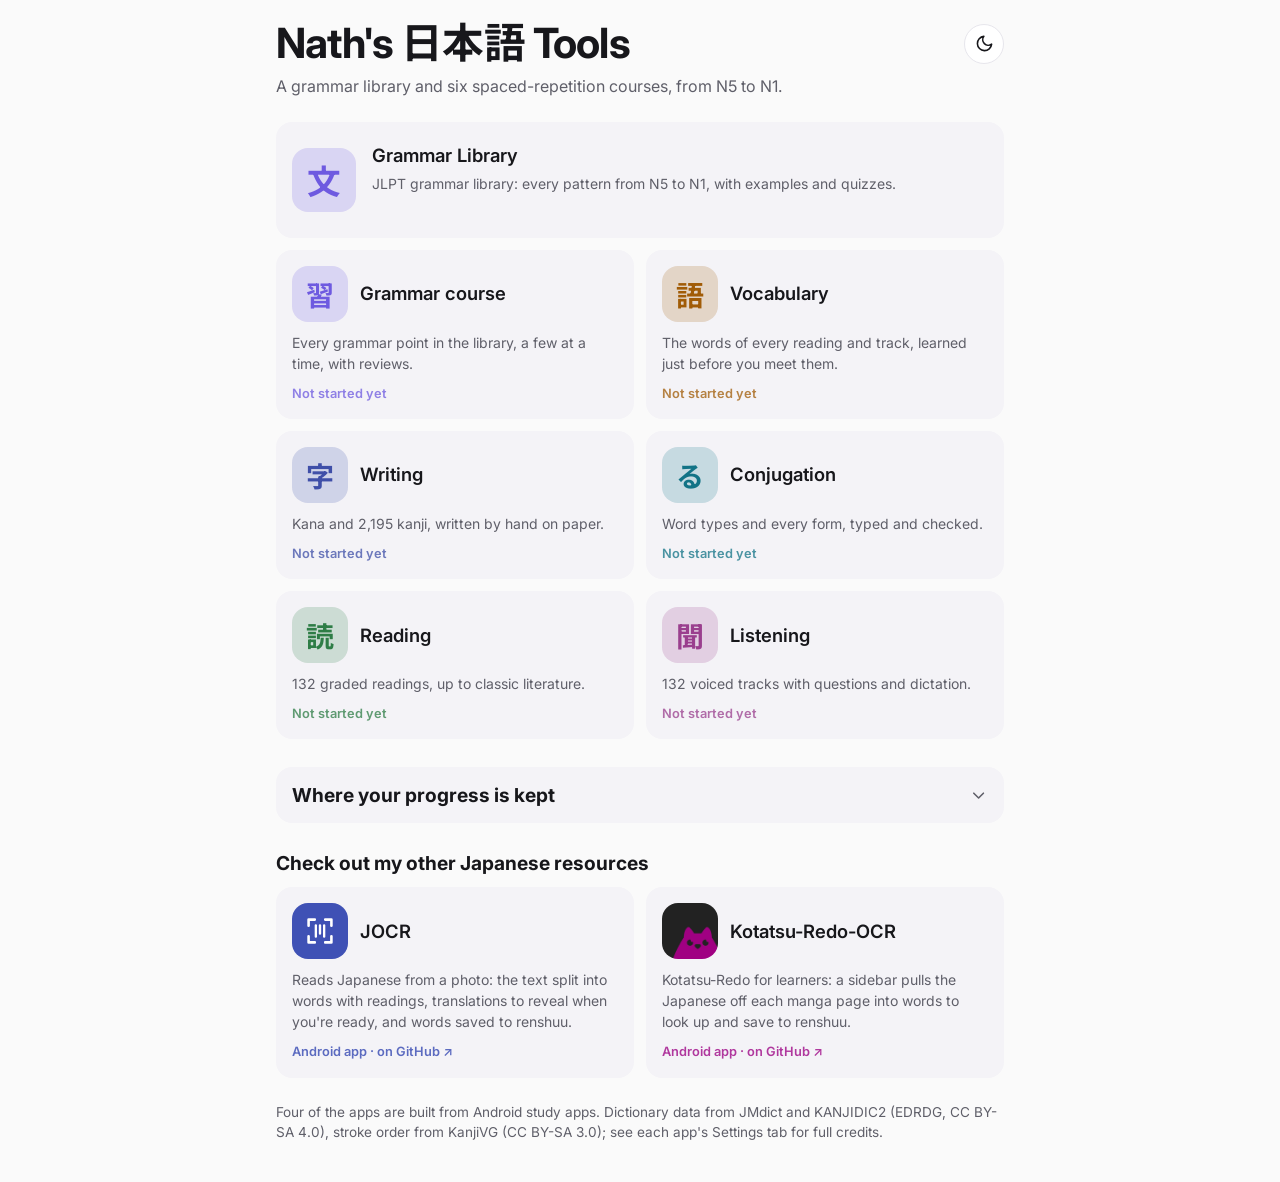
==== commit c6186dcf: "layout updates. show other apps" ====
--- a/index.html
+++ b/index.html
@@ -34,8 +34,6 @@
   <p class="hub-sub">A grammar library and six spaced-repetition courses, from N5 to N1.</p>
 
   <div id="backupReminder" class="backup-reminder" role="status" hidden></div>
-
-  <section id="today" class="today card" aria-labelledby="todayTitle" hidden></section>
 
   <section id="summary" class="summary" aria-label="Your study at a glance" hidden></section>
 
@@ -138,6 +136,28 @@
     </div>
     <p class="tiny" id="storageLine" style="margin-top:10px"></p>
   </details>
+
+  <section class="more" aria-labelledby="moreTitle">
+    <h2 class="h2" id="moreTitle">Check out my other Japanese resources</h2>
+    <div class="tiles">
+      <a class="tile" href="https://github.com/NathanKewley/JOCR" target="_blank" rel="noopener" style="--tile:#5C6BC0">
+        <img class="tile-glyph tile-img" src="assets/icons/jocr.svg" alt="" width="56" height="56">
+        <span class="tile-body">
+          <span class="tile-name">JOCR</span>
+          <span class="tile-desc">Reads Japanese from a photo: the text split into words with readings, translations to reveal when you're ready, and words saved to renshuu.</span>
+          <span class="tile-stat">Android app · on GitHub ↗</span>
+        </span>
+      </a>
+      <a class="tile" href="https://github.com/NathanKewley/Kotatsu-Redo-OCR" target="_blank" rel="noopener" style="--tile:#B0389E">
+        <img class="tile-glyph tile-img" src="assets/icons/kotatsu-redo-ocr.png" alt="" width="56" height="56">
+        <span class="tile-body">
+          <span class="tile-name">Kotatsu-Redo-OCR</span>
+          <span class="tile-desc">Kotatsu-Redo for learners: a sidebar pulls the Japanese off each manga page into words to look up and save to renshuu.</span>
+          <span class="tile-stat">Android app · on GitHub ↗</span>
+        </span>
+      </a>
+    </div>
+  </section>
 </main>
 
 <footer class="hub-wrap hub-foot small">
--- a/landing.css
+++ b/landing.css
@@ -82,6 +82,11 @@
 .hub-wrap .card { background: var(--surface-2); border: 0; border-radius: 16px; }
 
 .data-info { margin: 28px 0 0; }
+
+/* Other resources: tiles like the apps', with the project's own icon. */
+.more { margin-top: 28px; }
+.more .h2 { margin-bottom: 12px; }
+.tile-img { padding: 0; background: none; object-fit: cover; overflow: hidden; }
 .data-info > summary { display: flex; align-items: center; gap: 12px; cursor: pointer; list-style: none; -webkit-tap-highlight-color: transparent; }
 .data-info > summary::-webkit-details-marker { display: none; }
 .data-info > summary .h2 { margin: 0; flex: 1; }
@@ -115,21 +120,6 @@
 .summary .stat .v { font-size: 1.3rem; }
 
 
-/* ---------- Today's plan ---------- */
-
-.today { margin-bottom: 18px; }
-.today-head { display: flex; align-items: baseline; gap: 10px; margin-bottom: 6px; }
-.today-head .h2 { margin: 0; }
-.today-steps { list-style: none; margin: 0 0 12px; padding: 0; }
-.today-step { display: flex; align-items: center; gap: 10px; padding: 9px 0; border-bottom: 1px solid var(--rule); color: inherit; text-decoration: none; }
-.today-steps li:last-child .today-step { border-bottom: 0; }
-.today-step .dot { width: 22px; height: 22px; flex: none; border-radius: 50%; border: 2px solid var(--tile); display: inline-flex; align-items: center; justify-content: center; }
-.today-step .dot svg { width: 14px; height: 14px; }
-.today-step.done .dot { background: var(--tile); color: var(--bg); }
-.today-step.done .step-label { color: var(--ink-soft); text-decoration: line-through; }
-.today-step .chevron { width: 18px; height: 18px; color: var(--ink-faint); }
-.today-extra { margin-top: 8px; }
-
 .knowledge { margin-top: 28px; }
 .knowledge .small { margin: 2px 0 10px; }
 .k-table { display: grid; grid-template-columns: minmax(0, 1.6fr) repeat(3, minmax(0, 1fr)); background: var(--surface-2); border-radius: 16px; padding: 6px 16px; }
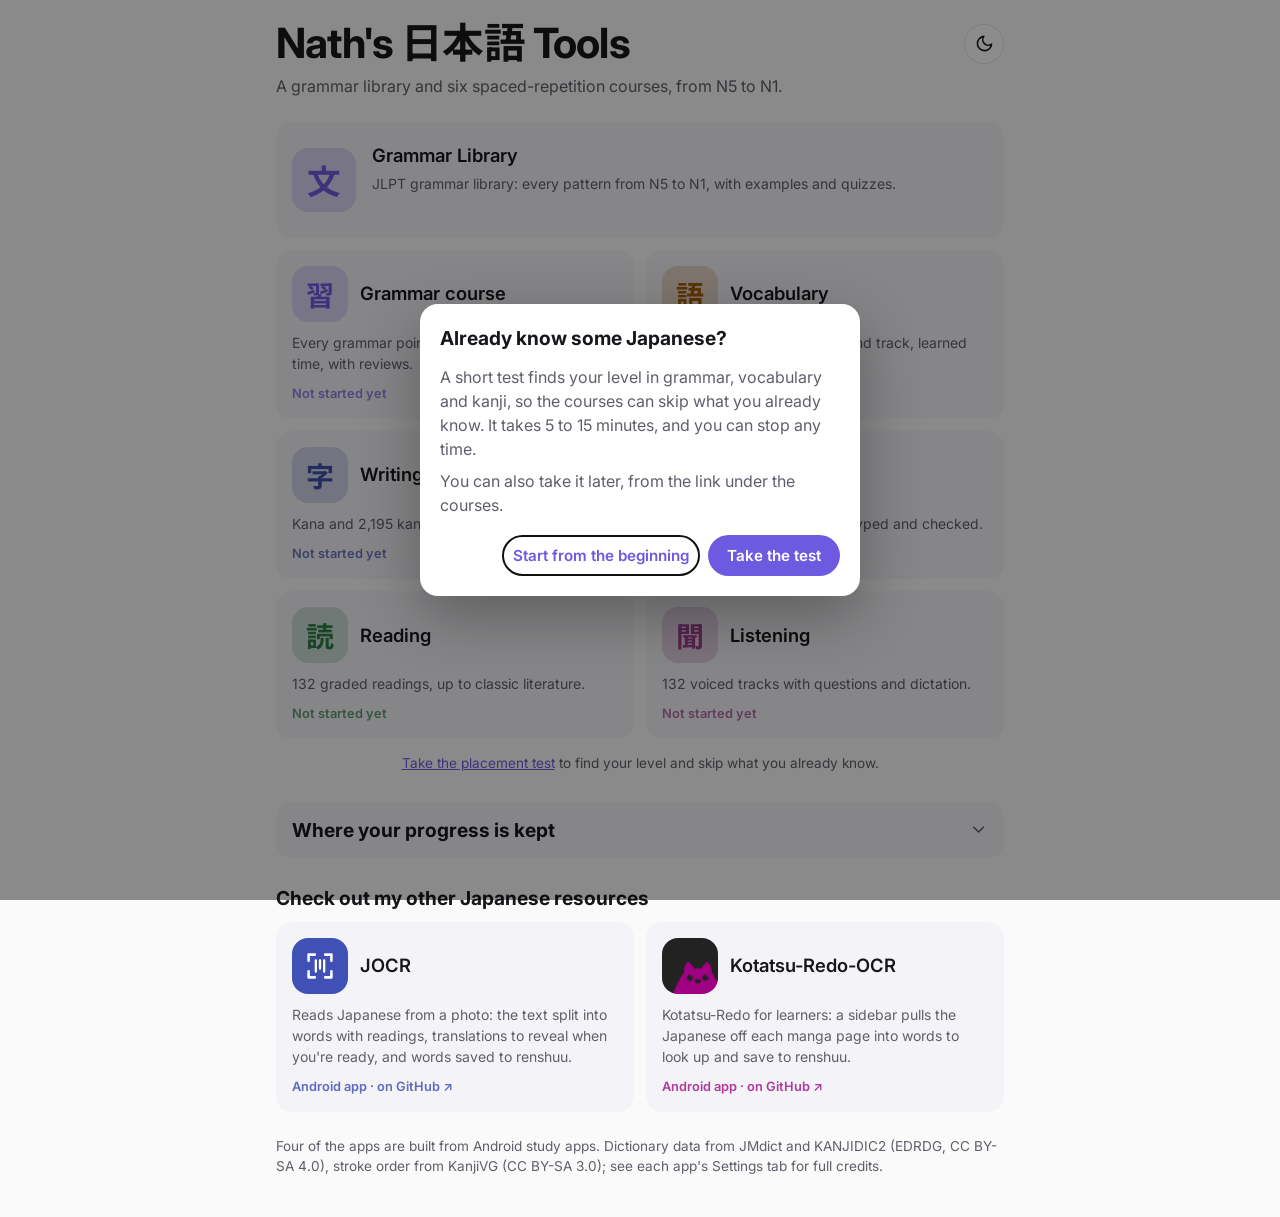
==== commit 902bb70c: "placement test" ====
--- a/index.html
+++ b/index.html
@@ -96,6 +96,8 @@
     </a>
   </nav>
 
+  <p class="placement-link small"><a href="placement/index.html">Take the placement test</a> to find your level and skip what you already know.</p>
+
   <section id="knowledge" class="knowledge" aria-labelledby="knowledgeTitle" hidden>
     <h2 class="h2" id="knowledgeTitle">What you know</h2>
     <p class="small">Across every app. Known means you'd still remember it in three weeks.</p>
--- a/shared/core.css
+++ b/shared/core.css
@@ -659,6 +659,13 @@
 button.chip { border: 1px solid var(--rule-strong); cursor: pointer; font: inherit; font-size: .82rem; color: var(--ink); }
 /* A grammar point in an example sentence, and the blank where it goes. */
 .grammar-hl { background: var(--accent-soft); color: var(--accent); border-radius: 4px; padding: 0 1px; }
+/* Sentence building: the sentence so far, and the pieces left to place. */
+.order-line { display: flex; flex-wrap: wrap; align-items: center; gap: 8px; min-height: 64px; padding: 8px 0 12px; border-bottom: 2px solid var(--rule-strong); }
+.order-bank { display: flex; flex-wrap: wrap; gap: 8px; padding-top: 4px; }
+.piece { font: inherit; font-size: 1.2rem; line-height: 1.9; padding: 2px 12px; border-radius: 10px; border: 1px solid var(--rule-strong); background: var(--surface); color: var(--ink); cursor: pointer; -webkit-tap-highlight-color: transparent; }
+.piece.placed { background: var(--accent-soft); border-color: var(--accent); }
+.piece.gone { visibility: hidden; }
+.piece rt { font-size: 0.55em; }
 .grammar-blank { display: inline-block; min-width: 3em; border-bottom: 2px solid var(--accent); text-align: center; color: var(--accent); }
 button.chip.on { background: var(--accent-soft); border-color: var(--accent); color: var(--accent); font-weight: 600; }
 .known-toggle svg { width: 14px; height: 14px; flex: none; }
--- a/landing.css
+++ b/landing.css
@@ -86,6 +86,7 @@
 /* Other resources: tiles like the apps', with the project's own icon. */
 .more { margin-top: 28px; }
 .more .h2 { margin-bottom: 12px; }
+.placement-link { margin-top: 14px; text-align: center; }
 .tile-img { padding: 0; background: none; object-fit: cover; overflow: hidden; }
 .data-info > summary { display: flex; align-items: center; gap: 12px; cursor: pointer; list-style: none; -webkit-tap-highlight-color: transparent; }
 .data-info > summary::-webkit-details-marker { display: none; }
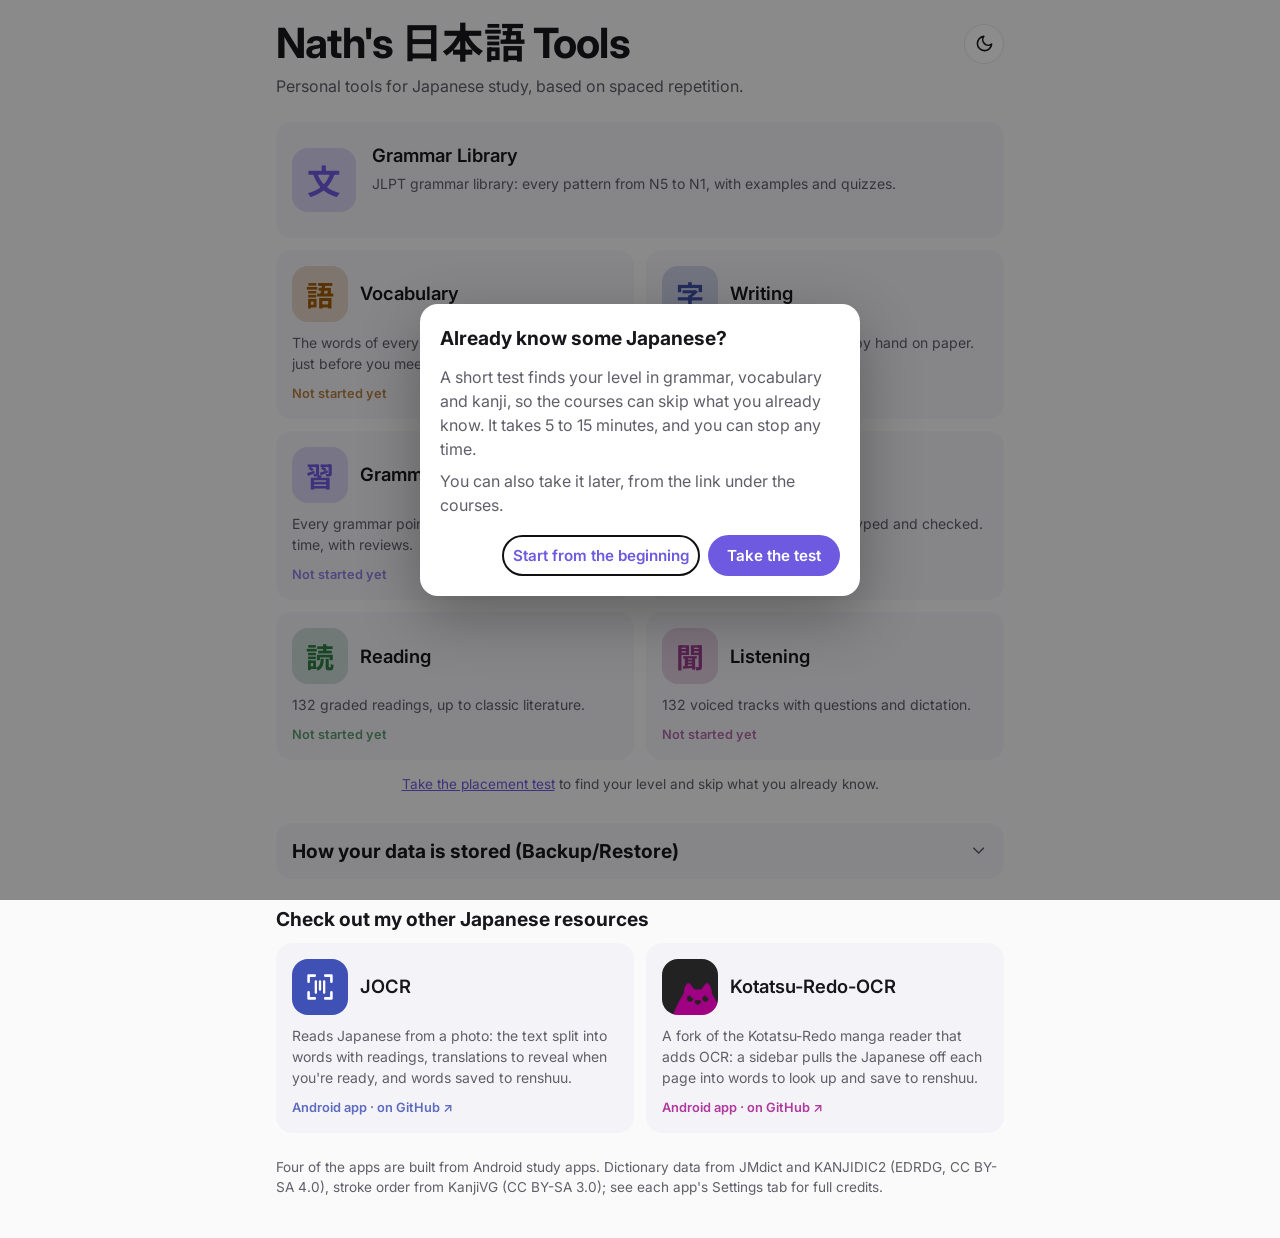
==== commit 122c73ac: "qol changes" ====
--- a/index.html
+++ b/index.html
@@ -31,7 +31,7 @@
     <h1 class="hub-title">Nath's 日本語 Tools</h1>
     <button class="icon-btn" id="themeToggle" type="button" aria-label="Toggle dark mode" title="Toggle dark mode"></button>
   </header>
-  <p class="hub-sub">A grammar library and six spaced-repetition courses, from N5 to N1.</p>
+  <p class="hub-sub">Personal tools for Japanese study, based on spaced repetition.</p>
 
   <div id="backupReminder" class="backup-reminder" role="status" hidden></div>
 
@@ -44,14 +44,6 @@
         <span class="tile-name">Grammar Library</span>
         <span class="tile-desc">JLPT grammar library: every pattern from N5 to N1, with examples and quizzes.</span>
         <span class="tile-stat" data-stat="library"></span>
-      </span>
-    </a>
-    <a class="tile" href="grammar-course/index.html" style="--tile:var(--app-grammar)">
-      <span class="tile-glyph" lang="ja">習</span>
-      <span class="tile-body">
-        <span class="tile-name">Grammar course</span>
-        <span class="tile-desc">Every grammar point in the library, a few at a time, with reviews.</span>
-        <span class="tile-stat" data-stat="grammar"></span>
       </span>
     </a>
     <a class="tile" href="vocab/index.html" style="--tile:var(--app-vocab)">
@@ -68,6 +60,14 @@
         <span class="tile-name">Writing</span>
         <span class="tile-desc">Kana and 2,195 kanji, written by hand on paper.</span>
         <span class="tile-stat" data-stat="writing"></span>
+      </span>
+    </a>
+    <a class="tile" href="grammar-course/index.html" style="--tile:var(--app-grammar)">
+      <span class="tile-glyph" lang="ja">習</span>
+      <span class="tile-body">
+        <span class="tile-name">Grammar</span>
+        <span class="tile-desc">Every grammar point in the library, a few at a time, with reviews.</span>
+        <span class="tile-stat" data-stat="grammar"></span>
       </span>
     </a>
     <a class="tile" href="conjugation/index.html" style="--tile:var(--app-conjugation)">
@@ -112,7 +112,7 @@
 
   <details class="card data-info">
     <summary>
-      <h2 class="h2">Where your progress is kept</h2>
+      <h2 class="h2">How your data is stored (Backup/Restore)</h2>
       <svg class="data-caret" viewBox="0 0 24 24" fill="none" stroke="currentColor" stroke-width="2" stroke-linecap="round" stroke-linejoin="round" aria-hidden="true"><path d="m6 9 6 6 6-6"/></svg>
     </summary>
     <div class="prose small-prose">
@@ -154,7 +154,7 @@
         <img class="tile-glyph tile-img" src="assets/icons/kotatsu-redo-ocr.png" alt="" width="56" height="56">
         <span class="tile-body">
           <span class="tile-name">Kotatsu-Redo-OCR</span>
-          <span class="tile-desc">Kotatsu-Redo for learners: a sidebar pulls the Japanese off each manga page into words to look up and save to renshuu.</span>
+          <span class="tile-desc">A fork of the Kotatsu-Redo manga reader that adds OCR: a sidebar pulls the Japanese off each page into words to look up and save to renshuu.</span>
           <span class="tile-stat">Android app · on GitHub ↗</span>
         </span>
       </a>
